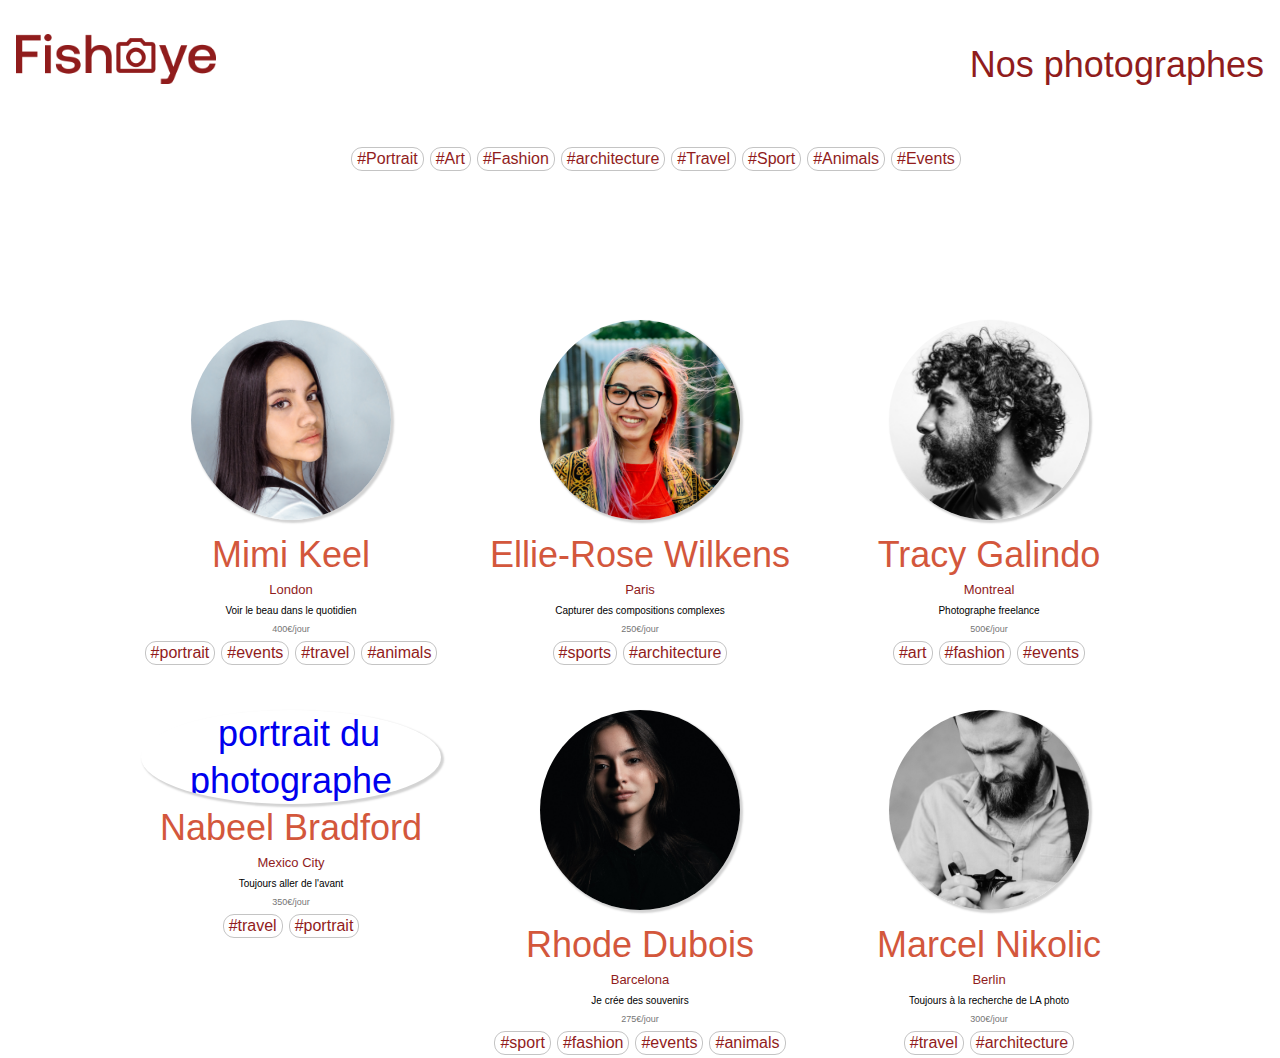
==== view/portfolio.html @ 5bc531eb "css modal resp" ====
<!DOCTYPE html>
<html lang="fr">

<head>
    <meta http-equiv="Content-Type" content="text/html; charset=utf-8" />
    <title class="photographer-page">FishEye - Portfolio</title>
    <meta name="description" content="" />
    <meta name="viewport" content="width=device-width, initial-scale=1.0">

    <link rel="stylesheet" href="https://use.fontawesome.com/releases/v5.15.3/css/all.css"
        integrity="sha384-SZXxX4whJ79/gErwcOYf+zWLeJdY/qpuqC4cAa9rOGUstPomtqpuNWT9wdPEn2fk" crossorigin="anonymous">
    <link rel="stylesheet" href="../public/reset.css">
    <link rel="stylesheet" href="../public/styles.css">
    <link rel="stylesheet" href="../public/lightbox.css">
    <link rel="stylesheet" href="../public/modal.css">
    <script type="module" src="./portfolio.js"></script>
    <script type="module" defer src="./lightbox.js"></script>
    <script type="module" defer src="./modal.js"></script>

    
</head>

<body>
    <div class="photographer-page-wrapper">
        <header class="header__portfolio">
            <a class="home-page-link" href="../index.html">
                <img class="logo" src="../public/icones/logo.png" alt="Fisheye Home page"></a>
            <div class="header__portfolio--wrapper">
                
            </div>
            <div class="dropdown-wrapper">
                <span>Trier par </span>
                <nav class="sortBy" aria-label="Trier par">
                    <ul id="menubar" role="menubar" aria-label="Trier par">
                        <li><a role="menuitem" aria-haspopup="true" aria-expanded="false" href="#" tabindex="0">
                                Popularité</a>
                        </li>
                        <li><a role="menuitem" aria-haspopup="true" aria-expanded="false" href="#" tabindex="-1">
                                Date</a>
                        </li>
                        <li><a role="menuitem" aria-haspopup="true" aria-expanded="false" href="#" tabindex="-1">
                                Titre</a>
                        </li>
                    </ul>
                </nav>
            </div>
        </header>
        <main>
            
            
            <section class="preview">
                <ul class="preview__list">
                    
                </ul>
                <div class="likes-price">
                        <div class="total-likes">297 081<img class="heart" src="../public/icones/like-filled.svg" alt="coeur"></div>
                        <div class="cost-by-day">300€/jour</div>                   
                </div>

            </section>
            <button class="btn__ctc btn__ctc--fixed">Contactez-moi</button>
        </main>
    </div>
    <div class="contact-bground">
                
        <div class="contact-content">
            <header> <h2 class="heading-modal">Contactez-moi<br>Mimi Keel</h2>
                <!--H1 or H2???-->
                <img class="close" aria-label="Fermer" src="../public/icones/close.svg"></header>
           
            <div class="modal-body">
                <form action="post" class="form">
                    <div class="modal__fields">
                        <label for="first">Prénom</label>
                        <br>
                        <input type="text" class="text-control" id="first" name="first" minlength="2">
                        <!--check name-->
                        <br>
                    </div>
                    <div class="error-modal__fields error-first"></div>

                    <div class="modal__fields">
                        <label for="last">Nom</label>
                        <br>
                        <input type="text" class="text-control" id="last" name="last" minlength="2">
                        <!--check name-->
                        <br>
                    </div>
                    <div class="error-modal__fields error-last"></div>

                    <div class="modal__fields">
                        <label for="email">Email</label>
                        <br>
                        <input type="email" class="text-control" id="email" name="email" minlength="2">
                        <!--check email-->
                        <br>
                    </div>
                    <div class="error-modal__fields error-eMail"></div>

                    <div class="modal__fields">
                        <label for="message">Votre message</label>
                        <br>
                        <input type="text" class="text-control" id="message" name="message" minlength="20">
                        <!--check message-->
                        <br>
                    </div>
                    <div class="error-modal__fields"></div>

                </form>
                <button class="btn__ctc btn__ctc--send">Envoyer</button>
                <div class="contact__body--submitted">
                    <button class="close-modal">Merci</button>
                </div>
            </div>
        </div>
    </div>
</body>


</html>
---- public/styles.css ----
body {
    font-family: 'DM Sans', sans-serif;
    font-style: normal;
    font-weight: normal;
    font-size: 36px;
    line-height: 47px;
    text-align: center;
}

/* BODY OU HTML? */

a {
    text-decoration: none;
}
/*a checker*/
.page-wrapper {
    max-width: 1280px;
    width: 100%;
    display: flex;
    flex-direction: row;
    justify-content: center;
    flex-wrap: wrap;
    margin-left: auto;
    margin-right: auto;
    position: relative;
}

header {
    margin: 1rem;
}

main {
    position: relative;
    margin-top: 9rem;
}

.header__index {
    display: flex;
    flex-direction: column;
    align-items: center;
    flex-wrap: nowrap;
    justify-content: space-between;
    align-content: center;
    width: 100%;
    margin: 1rem;
}

.banner {
    display: flex;
    flex-wrap: wrap;
    justify-content: space-between;
    align-items: center;
    width: 100%;
    height: 6rem;
}

.logo {
    color: #901C1C;
    width: 200px;
    height: 50px;
    margin-right: 1rem;
}

.main-nav {
    display: flex;
    align-items: center;
    margin-left: auto;
    margin-right: auto;
    flex-wrap: wrap;
}

h1 {
    color: #901C1C;
    white-space: nowrap;
}

.tags {
    display: flex;
    justify-content: center;
    flex-wrap: wrap;

}

.tags li {
    padding: 3px;
}

.tags a {
    font-weight: 500;
    font-size: 1rem;
    line-height: 1rem;
    text-align: center;
    border: 0.5px solid #C4C4C4;
    box-sizing: border-box;
    border-radius: 11px;
    color: #911C1C;
    padding: 3px 5px;
    transition: 0.1s ease-in-out;
    display: block;
}

.tags a:hover {
    transform: scale(1.03);
}

.tags .selectedTag {
    border: 0.5px solid #C4C4C4;
    background-color: #911C1C;
    color: #fff;
}


/* section photographers */
.photographers__list {
    display: flex;
    flex-direction: row;
    flex-wrap: wrap;
    justify-content: space-between;
    align-items: flex-end;
    margin-left: auto;
    margin-right: auto;
    max-width: 1080px;
}

.photographers__cards {
    list-style: none;
    margin-top: 1rem;
    height: 310px;
    width: 300px;
    padding: 2rem 0.5rem;
}

/* img portrait */
.photographers__portrait {
    box-shadow: 2px 2px 2px 1px #d3d3d3;
    object-fit: cover;
    border-radius: 50%;
    height: 200px;
    width: 200px;
}

.photographers__name {
    color: #D3573C;
    font-weight: 400;
    white-space: nowrap;
}

/* paragraphs photographers__cards */
.links__portfolio {
    display: block;
    transition: 0.3s ease-in-out;
}

.links__portfolio:hover {
    transform: scale(1.06);
}

.photographers__infos p {
    padding: 3px;
}

.localisation {
    font-size: 13px;
    line-height: 17px;
    text-align: center;
    color: #901C1C;
}

.mojo {
    font-size: 10px;
    line-height: 13px;
    text-align: center;
    color: #000000;
}

.photographers__infos--portfolio .mojo {
    font-size: 18px;
    line-height: 23px;
    text-align: center;
    color: #525252;
}

.cost {
    font-size: 9px;
    line-height: 12px;
    text-align: center;
    color: #757575;
}


/* /*
/*  +-+-+-+-+-+-+-+-+-+
/*  |P|O|R|T|F|O|L|I|O|
/*  +-+-+-+-+-+-+-+-+-+
/* */
.photographer-page-wrapper {
    max-width: 1280px;
    position: relative;
    display: flex;
    flex-direction: column;
    margin-left: auto;
    margin-right: auto;
}

.header__portfolio {
    text-align: left;
    margin-bottom: 2rem;
}

.header__portfolio {
    display: flex;
    flex-direction: column;
}

.header__portfolio--wrapper {
    display: flex;
    flex-direction: row;
    background: #FAFAFA;
    border-radius: 5px;
    justify-content: space-between;
    align-content: flex-start;
    align-items: center;
    padding: 2rem;
    margin-top: 2rem;
    margin-bottom: 1rem;
}

.photographers__infos--portfolio {
    display: flex;
    justify-content: center;
    align-items: flex-start;
    flex-direction: column;
    padding: 2rem;
    position: relative;
}

.photographers__infos--portfolio .localisation {
    font-size: 24px;
    line-height: 31px;
    color: #901C1C;
}

.photographer__tags {
    display: flex;
}

.thumbnails__heading {
    font-size: 24px;
    line-height: 31px;
    color: #911C1C;
}

.likes-count {
    font-weight: 500;
    font-size: 24px;
    line-height: 31px;
    text-align: right;
    color: #911C1C;
}

.btn__ctc {
    height: 69px;
    width: 170px;
    background: #911C1C;
    border: none;
    border-radius: 5px;
    font-weight: bold;
    font-size: 20px;
    line-height: 26px;
    cursor: pointer;
    justify-content: center;
    display: flex;
    align-items: center;
    text-align: center;
    color: #FFFFFF;

}

.btn__ctc--header {
    position: absolute;
    top: 35px;
    margin-left: 20rem;
}

.btn__ctc--fixed {
    display: none;
}


/*
 +-+-+-+-+-+-+-+-+
 |D|R|O|P|D|O|N|W|
 +-+-+-+-+-+-+-+-+
*/
.dropdown-wrapper {
    display: flex;
    flex-direction: row;
}

.dropdown-wrapper span {
    font-weight: bold;
    font-size: 18px;
    line-height: 23px;
    color: #000000;
    margin-right: 1rem;
}

.sortBy {
    display: flex;
    flex-direction: column;
    align-items: flex-start;
    text-align: left;
    background: #911C1C;
    border-radius: 5px;
    width: 170px;
    height: 170px;
    justify-content: center;
}

.sortBy li {
    padding: 0.2rem;
    margin-left: 1rem;
}

.sortBy a {
    color: #FFFFFF;
    font-weight: bold;
    font-size: 18px;
    line-height: 23px;
    border-bottom: 1px solid;
    padding: 14px;
    width: 100%;
    display: block;
}

/*
 +-+-+-+-+-+-+-+-+-+-+
 |T|H|U|M|B|N|A|I|L|S|
 +-+-+-+-+-+-+-+-+-+-+
*/
.preview__list {
    display: flex;
    flex-wrap: wrap;
    flex-direction: row;
    margin-left: auto;
    margin-right: auto;
    align-items: flex-end;
    justify-content: space-between;
}

.thumbnails {
    margin-bottom: 3rem;
    padding: 1rem;
    height: 300px;
}

.thumbnails__img {
    width: 390px;
    height: 317px;
    border-radius: 5px;
    object-fit: cover;
}

.thumbnails__infos {
    display: flex;
    justify-content: space-between;
}

.heart {
    height: 18px;
    width: 17px;
    color: #911C1C;
    background: #FFFFFF;
    cursor: pointer;
}

/*
 +-+-+-+-+-+-+
 |B|u|t|t|o|n|
 +-+-+-+-+-+-+
*/

.likes-price {
    display: flex;
    background: #DB8876;
    border-radius: 5px;
    justify-content: space-between;
    width: 22rem;
    padding: 1rem;
    position: fixed;
    right: 0;
    bottom: 0;
}

.scroll-btn {
    display: flex;
    justify-content: center;
    align-items: center;
    width: 182px;
    height: 30px;
    background: #DB8876;
    border: none;
    border-radius: 5px;
    position: absolute;
    top: -100px;
}

@media screen and (max-width: 1280px) {

    .main-nav {
        position: absolute;
        top: 9rem;
        justify-content: center;
        width: 100%;

    }

    .photographers__list {
        justify-content: space-evenly;
    }

    .preview__list {
        justify-content: space-evenly;
    }

}

@media screen and (max-width: 1023px) {

    .btn__ctc--fixed {
        display: inline-block;
        position: fixed;
        bottom: 35px;
        margin-left: auto;
        margin-right: auto;
        top: inherit;
        left: -50%;
        right: -50%;
        margin-bottom: 3rem;
    }

    .btn__ctc--header {
        display: none;
    }

    .likes-price {
        display: none;
    }

    .photographers__infos--portfolio {
        padding: 0.4rem;
        max-width: 19rem;
    }

    .preview__list {
        margin-bottom: 14rem;
    }

    .thumbnails {

        margin-bottom: 6rem;
    }

    .thumbnails__img {
        width: 94vw;
        height: auto;
        border-radius: 5px;
        object-fit: cover;
        max-height: 337px;
    }

}


@media screen and (max-width: 768px) {

    .header__portfolio--wrapper {
        background: #FFFFFF;
        margin-top: 6rem;
        padding: 0rem;
        align-items: flex-start;
    }

    .index-main-title {
        font-size: 25px;
        line-height: 18px;
    }

    .photographers__list {
        justify-content: center;
    }

    .photographers__infos--portfolio .photographers__portrait {
        background: #C4C4C4;
        box-shadow: 0px 4px 12px rgb(0 0 0 / 25%);
        height: 120px;
        width: 120px;
    }

    .dropdown-wrapper {
        display: none;
    }

    .preview__list {
        justify-content: center;
    }

}


@media screen and (max-width: 540px) {

    .index-main-title {
        margin-left: auto;
        margin-right: auto;
    }

    .photographers {
        padding-top: 4rem;
    }

    .photographers__portrait {
        height: 110px;
        width: 110px;
    }

    .thumbnails__img {
        width: 350px;
        height: 333px;
    }

}
---- public/modal.css ----
.contact-bground {
    display: none;
    transition: opacity .3s;
    animation: modalIn .5s;
    position: fixed;
    z-index: 1;
    left: 0;
    top: 0;
    height: 100%;
    width: 100%;
    overflow: auto;
    background-color: rgba(26, 39, 156, 0.4);
}

.contact-content {
    display: flex;
    flex-direction: column;
    align-items: center;
    justify-content: space-between;
    width: 50%;
    max-width: 670px;
    padding: 35px;
    margin: 20% auto;
    /* animation-name: modalopen;
    animation-duration: var(--modal-duration); */
    background: #DB8876;
    border-radius: 5px;
    overflow: hidden;
    position: relative;
}

.contact-content header {
    display: flex;
    justify-content: space-between;
    align-items: flex-start;
    width: 100%;
}

.heading-modal {
    text-align: left;
    font-size: 4rem;
    line-height: 5rem;
    color: #000000;
}

.close {
    cursor: pointer;
    margin-top: 20px;
}

.modal-body {
    width: 100%;
}

.modal__fields br {
    display: none;
}

.modal__fields {
    margin-bottom: 20px;
}

/* ******************************************************************** */
.form {
    display: flex;
    width: 100%;
    flex-direction: column;
    align-items: flex-start;
}

form label {
    color: #312E2E;
    font-size: 36px;
}

form div {
    display: flex;
    flex-direction: column;
    width: 100%;
    align-items: self-start;
}

form input {
    width: 100%;
    height: 68px;
    border: none;
    border-radius: 5px;
}


@media screen and (max-width: 768px){
    
    .contact-content {
        width: 65%;
}
.heading-modal {
    font-size: 3rem;
    line-height: 3rem;
}
/* ******************************************************************** */

@keyframes modalIn {
    from {
        opacity: 0;
    }

    to {
        opacity: 1;
    }
}
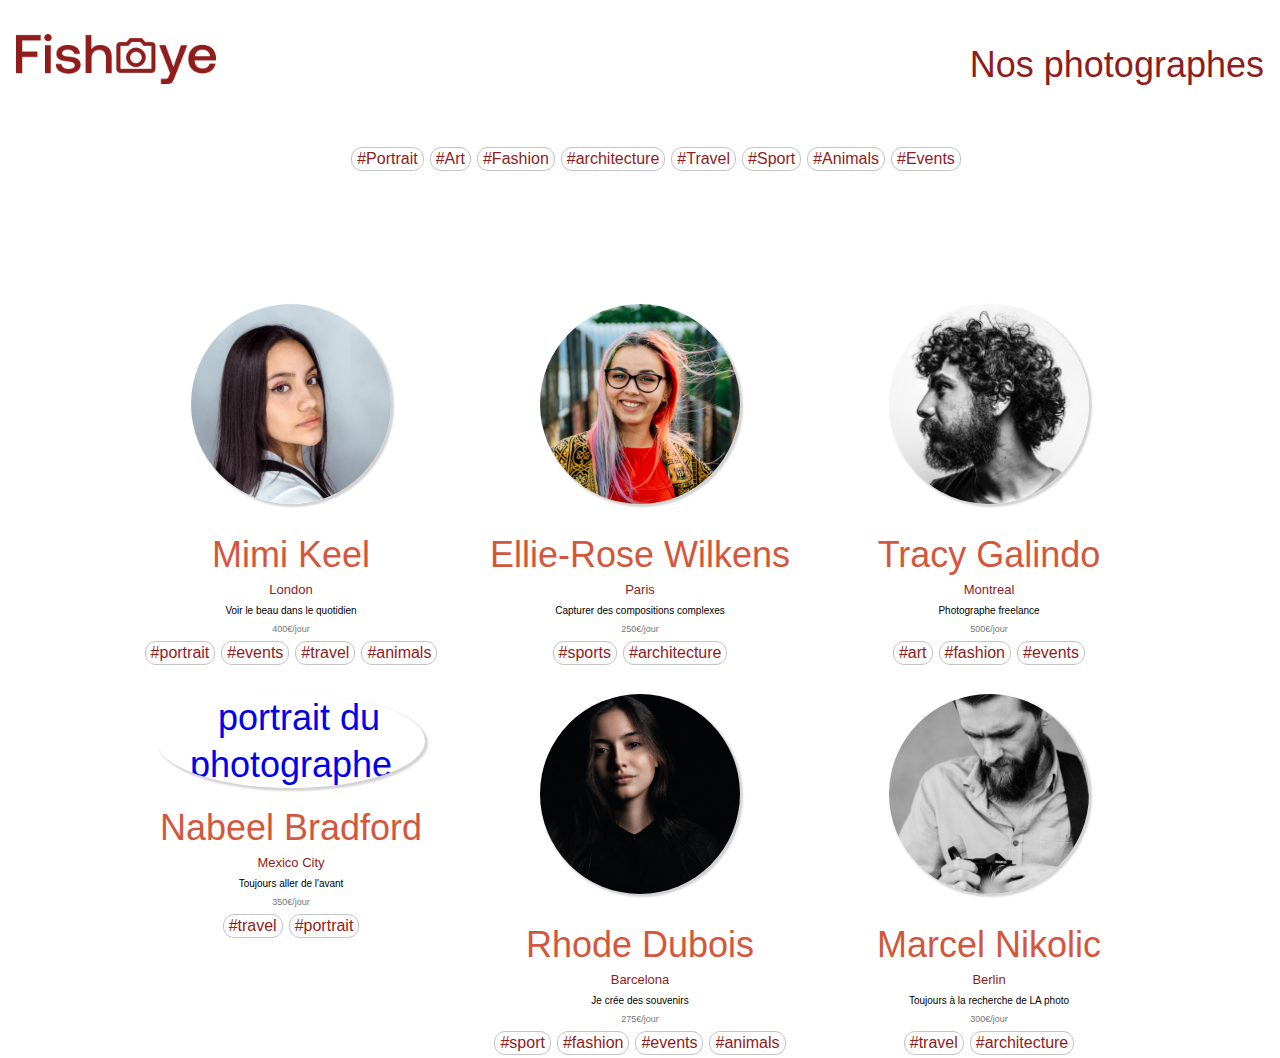
==== commit 13913076: "clean css, rework resp portfolio" ====
--- a/view/portfolio.html
+++ b/view/portfolio.html
@@ -16,17 +16,14 @@
     <script type="module" src="./portfolio.js"></script>
     <script type="module" defer src="./lightbox.js"></script>
     <script type="module" defer src="./modal.js"></script>
-
-    
 </head>
 
 <body>
-    <div class="photographer-page-wrapper">
+    <div class="photographer-page-wrapper" aria-hidden="false">
         <header class="header__portfolio">
             <a class="home-page-link" href="../index.html">
                 <img class="logo" src="../public/icones/logo.png" alt="Fisheye Home page"></a>
             <div class="header__portfolio--wrapper">
-                
             </div>
             <div class="dropdown-wrapper">
                 <span>Trier par </span>
@@ -46,68 +43,66 @@
             </div>
         </header>
         <main>
-            
-            
-            <section class="preview">
-                <ul class="preview__list">
-                    
-                </ul>
+            <section class="photographers__main-page">
+                <ul class="preview__list"></ul>
                 <div class="likes-price">
-                        <div class="total-likes">297 081<img class="heart" src="../public/icones/like-filled.svg" alt="coeur"></div>
-                        <div class="cost-by-day">300€/jour</div>                   
+                    <p class="total-likes__amount">297 081 <i class="fas fa-heart heart" alt="coeur"></i></p>
+                    <div class="cost-by-day">300€/jour</div>
                 </div>
-
             </section>
             <button class="btn__ctc btn__ctc--fixed">Contactez-moi</button>
         </main>
     </div>
-    <div class="contact-bground">
-                
-        <div class="contact-content">
-            <header> <h2 class="heading-modal">Contactez-moi<br>Mimi Keel</h2>
-                <!--H1 or H2???-->
-                <img class="close" aria-label="Fermer" src="../public/icones/close.svg"></header>
-           
-            <div class="modal-body">
+    <div class="modal__bground">
+        <!-- modal__bground have to be aria hidden? should i only use photographer-page-wrapper?-->
+        <div class="modal" aria-hidden="true" role="dialog" aria-describedby="Contactez-moi Mimi Keel">
+            <!-- is aria-describedby correct? -->
+            <!-- aria-modal? -->
+            <header>
+                <h2 class="heading-modal">Contactez-moi<br>Mimi Keel</h2>
+                <img class="close" alt="croix" aria-label="Fermer" src="../public/icones/close.svg">
+            </header>
+
+            <div class="modal__form">
                 <form action="post" class="form">
-                    <div class="modal__fields">
+                    <div class="modal__form--fields">
                         <label for="first">Prénom</label>
                         <br>
                         <input type="text" class="text-control" id="first" name="first" minlength="2">
                         <!--check name-->
                         <br>
                     </div>
-                    <div class="error-modal__fields error-first"></div>
+                    <div class="error-modal__form--fields error-first"></div>
 
-                    <div class="modal__fields">
+                    <div class="modal__form--fields">
                         <label for="last">Nom</label>
                         <br>
                         <input type="text" class="text-control" id="last" name="last" minlength="2">
                         <!--check name-->
                         <br>
                     </div>
-                    <div class="error-modal__fields error-last"></div>
+                    <div class="error-modal__form--fields error-last"></div>
 
-                    <div class="modal__fields">
+                    <div class="modal__form--fields">
                         <label for="email">Email</label>
                         <br>
                         <input type="email" class="text-control" id="email" name="email" minlength="2">
                         <!--check email-->
                         <br>
                     </div>
-                    <div class="error-modal__fields error-eMail"></div>
+                    <div class="error-modal__form--fields error-eMail"></div>
 
-                    <div class="modal__fields">
+                    <div class="modal__form--fields">
                         <label for="message">Votre message</label>
                         <br>
                         <input type="text" class="text-control" id="message" name="message" minlength="20">
                         <!--check message-->
                         <br>
                     </div>
-                    <div class="error-modal__fields"></div>
+                    <div class="error-modal__form--fields"></div>
+                    <button type="submit" class="btn__ctc btn__ctc--send">Envoyer</button>
+                </form>
 
-                </form>
-                <button class="btn__ctc btn__ctc--send">Envoyer</button>
                 <div class="contact__body--submitted">
                     <button class="close-modal">Merci</button>
                 </div>
@@ -116,5 +111,4 @@
     </div>
 </body>
 
-
 </html>--- a/public/styles.css
+++ b/public/styles.css
@@ -12,6 +12,7 @@
 a {
     text-decoration: none;
 }
+
 /*a checker*/
 .page-wrapper {
     max-width: 1280px;
@@ -25,13 +26,10 @@
     position: relative;
 }
 
-header {
-    margin: 1rem;
-}
-
-main {
+
+.main__index {
     position: relative;
-    margin-top: 9rem;
+    margin-top: 7rem;
 }
 
 .header__index {
@@ -133,6 +131,7 @@
 /* img portrait */
 .photographers__portrait {
     box-shadow: 2px 2px 2px 1px #d3d3d3;
+    margin: 1rem;
     object-fit: cover;
     border-radius: 50%;
     height: 200px;
@@ -194,35 +193,47 @@
 /*  +-+-+-+-+-+-+-+-+-+
 /* */
 .photographer-page-wrapper {
-    max-width: 1280px;
-    position: relative;
     display: flex;
     flex-direction: column;
     margin-left: auto;
     margin-right: auto;
+    padding-left: 0.5rem;
+    padding-right: 0.5rem;
+    width: 98vw;
+    max-width: 1280px;
+    position: relative;
 }
 
 .header__portfolio {
+    
+}
+
+.header__portfolio {
+    display: flex;
+    flex-direction: column;
     text-align: left;
-    margin-bottom: 2rem;
-}
-
-.header__portfolio {
-    display: flex;
-    flex-direction: column;
+    margin: 3rem 1rem;
 }
 
 .header__portfolio--wrapper {
     display: flex;
-    flex-direction: row;
-    background: #FAFAFA;
-    border-radius: 5px;
     justify-content: space-between;
     align-content: flex-start;
     align-items: center;
-    padding: 2rem;
-    margin-top: 2rem;
-    margin-bottom: 1rem;
+    width: 100%;
+    margin: 1rem auto;
+    background: #fafafa;
+    border-radius: 5px;
+
+}
+
+/* Main section portfolio*/
+.photographers__main-page {
+    width: 100%;
+    display: flex;
+    margin-left: auto;
+    margin-right: auto;
+    position: relative;
 }
 
 .photographers__infos--portfolio {
@@ -242,6 +253,7 @@
 
 .photographer__tags {
     display: flex;
+    justify-content: flex-start;
 }
 
 .thumbnails__heading {
@@ -253,8 +265,6 @@
 .likes-count {
     font-weight: 500;
     font-size: 24px;
-    line-height: 31px;
-    text-align: right;
     color: #911C1C;
 }
 
@@ -342,19 +352,18 @@
     display: flex;
     flex-wrap: wrap;
     flex-direction: row;
+    align-items: flex-end;
+    justify-content: space-between;
+    width: 100%;
     margin-left: auto;
     margin-right: auto;
-    align-items: flex-end;
-    justify-content: space-between;
 }
 
 .thumbnails {
-    margin-bottom: 3rem;
     padding: 1rem;
-    height: 300px;
-}
-
-.thumbnails__img {
+}
+
+.thumbnails__medias {
     width: 390px;
     height: 317px;
     border-radius: 5px;
@@ -364,14 +373,19 @@
 .thumbnails__infos {
     display: flex;
     justify-content: space-between;
+    align-items: baseline;
 }
 
 .heart {
     height: 18px;
     width: 17px;
+    padding: 8px;
     color: #911C1C;
-    background: #FFFFFF;
     cursor: pointer;
+}
+
+.likes-price .heart {
+    color: #000000;
 }
 
 /*
@@ -382,9 +396,10 @@
 
 .likes-price {
     display: flex;
+    justify-content: space-between;
+    align-items: baseline;
     background: #DB8876;
     border-radius: 5px;
-    justify-content: space-between;
     width: 22rem;
     padding: 1rem;
     position: fixed;
@@ -447,26 +462,12 @@
         display: none;
     }
 
-    .photographers__infos--portfolio {
-        padding: 0.4rem;
-        max-width: 19rem;
-    }
-
     .preview__list {
         margin-bottom: 14rem;
     }
 
-    .thumbnails {
-
-        margin-bottom: 6rem;
-    }
-
-    .thumbnails__img {
+    .thumbnails__medias {
         width: 94vw;
-        height: auto;
-        border-radius: 5px;
-        object-fit: cover;
-        max-height: 337px;
     }
 
 }
@@ -476,18 +477,10 @@
 
     .header__portfolio--wrapper {
         background: #FFFFFF;
-        margin-top: 6rem;
-        padding: 0rem;
-        align-items: flex-start;
-    }
-
-    .index-main-title {
-        font-size: 25px;
-        line-height: 18px;
-    }
-
-    .photographers__list {
-        justify-content: center;
+    }
+
+    .photographers__infos--portfolio {
+        padding: 0;
     }
 
     .photographers__infos--portfolio .photographers__portrait {
@@ -497,12 +490,17 @@
         width: 120px;
     }
 
+    .index-main-title {
+        font-size: 25px;
+        line-height: 18px;
+    }
+
+    .photographers__list {
+        justify-content: center;
+    }
+
     .dropdown-wrapper {
         display: none;
-    }
-
-    .preview__list {
-        justify-content: center;
     }
 
 }
@@ -515,18 +513,24 @@
         margin-right: auto;
     }
 
-    .photographers {
-        padding-top: 4rem;
+/*******PORTFOLIO******************/
+    .header__portfolio--wrapper {
+        flex-wrap: wrap-reverse;
     }
 
     .photographers__portrait {
-        height: 110px;
-        width: 110px;
-    }
-
-    .thumbnails__img {
-        width: 350px;
-        height: 333px;
+        height: 150px;
+        width: 150px;
+        margin-left: auto;
+        margin-right: auto;
+    }
+
+    .photographers__infos--portfolio .mojo {
+        text-align: left;
+    }
+
+    .thumbnails__heading {
+        font-size: 1.1rem;
     }
 
 }--- a/public/modal.css
+++ b/public/modal.css
@@ -1,4 +1,9 @@
-.contact-bground {
+/*handled by launchModal and closeModal*/
+.no-scroll {
+        overflow: hidden;
+     }
+
+.modal__bground {
     display: none;
     transition: opacity .3s;
     animation: modalIn .5s;
@@ -12,7 +17,7 @@
     background-color: rgba(26, 39, 156, 0.4);
 }
 
-.contact-content {
+.modal {
     display: flex;
     flex-direction: column;
     align-items: center;
@@ -29,7 +34,7 @@
     position: relative;
 }
 
-.contact-content header {
+.modal header {
     display: flex;
     justify-content: space-between;
     align-items: flex-start;
@@ -42,21 +47,21 @@
     line-height: 5rem;
     color: #000000;
 }
-
+/*need position absolute*/
 .close {
     cursor: pointer;
     margin-top: 20px;
 }
-
-.modal-body {
+/*need position absolute*/
+.modal__form {
     width: 100%;
 }
 
-.modal__fields br {
+.modal__form--fields br {
     display: none;
 }
 
-.modal__fields {
+.modal__form--fields {
     margin-bottom: 20px;
 }
 
@@ -70,7 +75,7 @@
 
 form label {
     color: #312E2E;
-    font-size: 36px;
+    font-size: 2rem;
 }
 
 form div {
@@ -82,16 +87,18 @@
 
 form input {
     width: 100%;
-    height: 68px;
+    height: 48px;
     border: none;
     border-radius: 5px;
+    font-size: 1.5rem;
+    padding: 0.3rem;
 }
 
 
 @media screen and (max-width: 768px){
-    
-    .contact-content {
-        width: 65%;
+
+    .modal {
+    width: 65%;
 }
 .heading-modal {
     font-size: 3rem;
